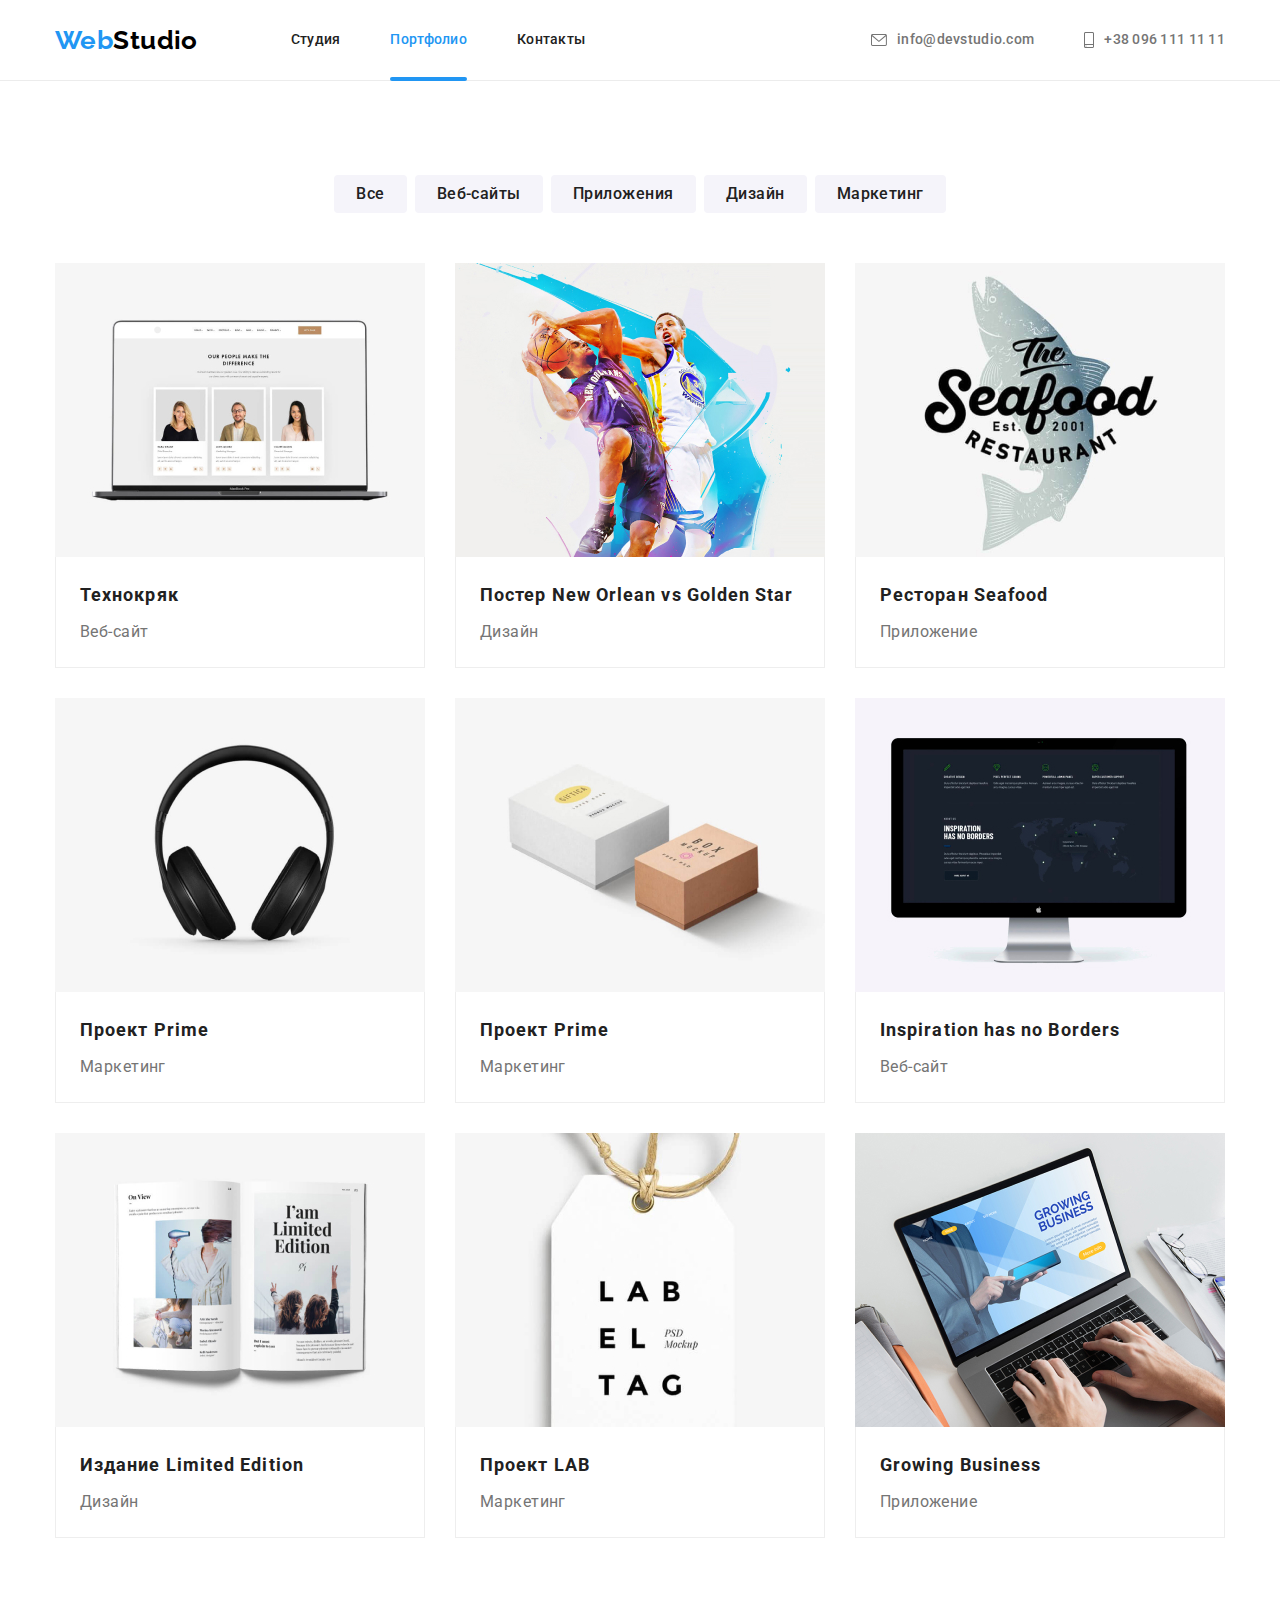
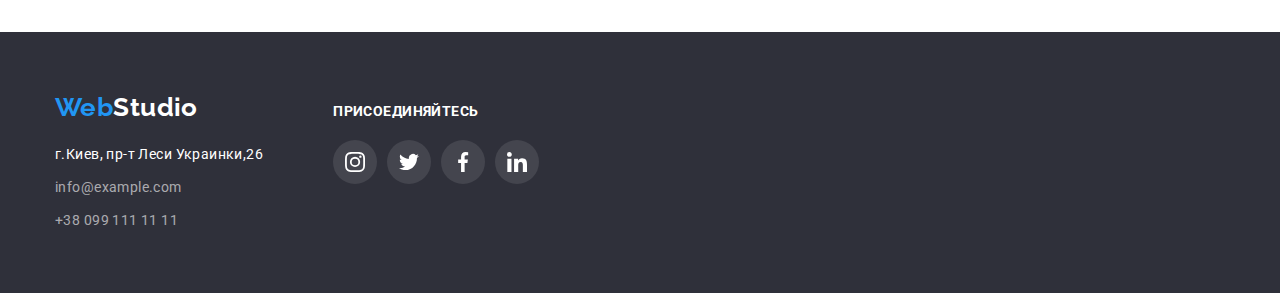
==== portfolio.html @ ad2038ca "Initial commit" ====
<!DOCTYPE html>
<html lang="en">
  <head>
    <meta charset="UTF-8" />
    <meta http-equiv="X-UA-Compatible" content="IE=edge" />
    <meta name="viewport" content="width=device-width, initial-scale=1.0" />
    <title>Document</title>
    <link
      href="https://fonts.googleapis.com/css2?family=Raleway:wght@700&family=Roboto:wght@400;500;700;900&display=swap"
      rel="stylesheet"
    />
    <link
      rel="stylesheet"
      href="https://cdnjs.cloudflare.com/ajax/libs/modern-normalize/1.1.0/modern-normalize.min.css"
    />
    <link rel="stylesheet" href="./css/styles.css" />
  </head>

  <body>
    <header class="header">
      <div class="container main-nav">
        <nav class="header-nav main-nav">
          <a class="logo" href="./index.html"> <span class="accent">Web</span>Studio</a>
          <ul class="header-list list">
            <li class="header-item">
              <a class="header-link" href="./index.html">Студия</a>
            </li>
            <li class="header-item">
              <a class="header-link current" href="./portfolio.html">Портфолио</a>
            </li>
            <li class="header-item"><a class="header-link" href="#">Контакты</a></li>
          </ul>
        </nav>
        <ul class="header-contacts-list list">
          <li class="header-contacts-item">
            <a class="contacts-link" href="mailto:info@example.com">
              <svg class="contacts-icon" width="16" height="12">
                <use href="./images/icons.svg#envelope"></use></svg
              >info@devstudio.com
            </a>
          </li>
          <li class="header-contacts-item">
            <a class="contacts-link" href="tel:+380991111111">
              <svg class="contacts-icon" width="10" height="16">
                <use href="./images/icons.svg#smartphone"></use></svg
              >+38 096 111 11 11
            </a>
          </li>
        </ul>
      </div>
    </header>

    <main>
      <section class="portfolio section">
        <div class="container">
          <h1 class="visually-hidden">Портфолио</h1>
          <ul class="portfolio-filters-list list">
            <li class="item">
              <button class="portfolio-filters-item" type="button">Все</button>
            </li>
            <li class="item">
              <button class="portfolio-filters-item" type="button">Веб-сайты</button>
            </li>
            <li class="item">
              <button class="portfolio-filters-item" type="button">Приложения</button>
            </li>
            <li class="item">
              <button class="portfolio-filters-item" type="button">Дизайн</button>
            </li>
            <li class="item">
              <button class="portfolio-filters-item" type="button">Маркетинг</button>
            </li>
          </ul>
          <ul class="portfolio-projects-list card-set list">
            <li class="portfolio-projects-item card-set-item">
              <a class="portfolio-link" href="#">
                <div class="product-thumb">
                  <img
                    class="portfolio-img img"
                    src="./images/img_8.jpg"
                    alt="ноутбук_с_открытой_веб-страницей"
                    width="370"
                    height="294"
                  />
                  <div class="product-overlay">
                    <div class="product-description">
                      <p class="description-text">
                        Ресурс предлагает комплексные предложения с разным уровнем функционала и
                        сервисов. Все это позволит посетителю получить исчерпывающие сведения о
                        компании или частном лице.
                      </p>
                    </div>
                  </div>
                </div>
                <div class="title">
                  <h2 class="portfolio-project">Технокряк</h2>
                  <p class="portfolio-working">Веб-сайт</p>
                </div>
              </a>
            </li>
            <li class="portfolio-projects-item card-set-item">
              <a class="portfolio-link" href="#">
                <div class="product-thumb">
                  <img
                    class="portfolio-img img"
                    src="./images/img_9.jpg"
                    alt="постер_New_Orlean_vs_Golden_Star"
                    width="370"
                    height="294"
                  />
                  <div class="product-overlay">
                    <div class="product-description">
                      <p class="description-text">
                        Ресурс предлагает комплексные предложения с разным уровнем функционала и
                        сервисов. Все это позволит посетителю получить исчерпывающие сведения о
                        компании или частном лице.
                      </p>
                    </div>
                  </div>
                </div>
                <div class="title">
                  <h2 class="portfolio-project">Постер New Orlean vs Golden Star</h2>
                  <p class="portfolio-working">Дизайн</p>
                </div>
              </a>
            </li>
            <li class="portfolio-projects-item card-set-item">
              <a class="portfolio-link" href="#">
                <div class="product-thumb">
                  <img
                    class="portfolio-img img"
                    src="./images/img_10.jpg"
                    alt="логотип_ресторана_Seafood"
                    width="370"
                    height="294"
                  />
                  <div class="product-overlay">
                    <div class="product-description">
                      <p class="description-text">
                        Ресурс предлагает комплексные предложения с разным уровнем функционала и
                        сервисов. Все это позволит посетителю получить исчерпывающие сведения о
                        компании или частном лице.
                      </p>
                    </div>
                  </div>
                </div>
                <div class="title">
                  <h2 class="portfolio-project">Ресторан Seafood</h2>
                  <p class="portfolio-working">Приложение</p>
                </div>
              </a>
            </li>
            <li class="portfolio-projects-item card-set-item">
              <a class="portfolio-link" href="#">
                <div class="product-thumb">
                  <img
                    class="portfolio-img img"
                    src="./images/img_11.jpg"
                    alt="накладные_наушники"
                    width="370"
                    height="294"
                  />
                  <div class="product-overlay">
                    <div class="product-description">
                      <p class="description-text">
                        Ресурс предлагает комплексные предложения с разным уровнем функционала и
                        сервисов. Все это позволит посетителю получить исчерпывающие сведения о
                        компании или частном лице.
                      </p>
                    </div>
                  </div>
                </div>
                <div class="title">
                  <h2 class="portfolio-project">Проект Prime</h2>
                  <p class="portfolio-working">Маркетинг</p>
                </div>
              </a>
            </li>
            <li class="portfolio-projects-item card-set-item">
              <a class="portfolio-link" href="#">
                <div class="product-thumb">
                  <img
                    class="portfolio-img img"
                    src="./images/img_12.jpg"
                    alt="две_коробки"
                    width="370"
                    height="294"
                  />
                  <div class="product-overlay">
                    <div class="product-description">
                      <p class="description-text">
                        Ресурс предлагает комплексные предложения с разным уровнем функционала и
                        сервисов. Все это позволит посетителю получить исчерпывающие сведения о
                        компании или частном лице.
                      </p>
                    </div>
                  </div>
                </div>
                <div class="title">
                  <h2 class="portfolio-project">Проект Prime</h2>
                  <p class="portfolio-working">Маркетинг</p>
                </div>
              </a>
            </li>
            <li class="portfolio-projects-item card-set-item">
              <a class="portfolio-link" href="#">
                <div class="product-thumb">
                  <img
                    class="portfolio-img img"
                    src="./images/img_13.jpg"
                    alt="монитор_Apple"
                    width="370"
                    height="294"
                  />
                  <div class="product-overlay">
                    <div class="product-description">
                      <p class="description-text">
                        Ресурс предлагает комплексные предложения с разным уровнем функционала и
                        сервисов. Все это позволит посетителю получить исчерпывающие сведения о
                        компании или частном лице.
                      </p>
                    </div>
                  </div>
                </div>
                <div class="title">
                  <h2 class="portfolio-project">Inspiration has no Borders</h2>
                  <p class="portfolio-working">Веб-сайт</p>
                </div>
              </a>
            </li>
            <li class="portfolio-projects-item card-set-item">
              <a class="portfolio-link" href="#">
                <div class="product-thumb">
                  <img
                    class="portfolio-img img"
                    src="./images/img_14.jpg"
                    alt="открытая_книга"
                    width="370"
                    height="294"
                  />
                  <div class="product-overlay">
                    <div class="product-description">
                      <p class="description-text">
                        Ресурс предлагает комплексные предложения с разным уровнем функционала и
                        сервисов. Все это позволит посетителю получить исчерпывающие сведения о
                        компании или частном лице.
                      </p>
                    </div>
                  </div>
                </div>
                <div class="title">
                  <h2 class="portfolio-project">Издание Limited Edition</h2>
                  <p class="portfolio-working">Дизайн</p>
                </div>
              </a>
            </li>
            <li class="portfolio-projects-item card-set-item">
              <a class="portfolio-link" href="#">
                <div class="product-thumb">
                  <img
                    class="portfolio-img img"
                    src="./images/img_15.jpg"
                    alt="бирка"
                    width="370"
                    height="294"
                  />
                  <div class="product-overlay">
                    <div class="product-description">
                      <p class="description-text">
                        Ресурс предлагает комплексные предложения с разным уровнем функционала и
                        сервисов. Все это позволит посетителю получить исчерпывающие сведения о
                        компании или частном лице.
                      </p>
                    </div>
                  </div>
                </div>
                <div class="title">
                  <h2 class="portfolio-project">Проект LAB</h2>
                  <p class="portfolio-working">Маркетинг</p>
                </div>
              </a>
            </li>
            <li class="portfolio-projects-item card-set-item">
              <a class="portfolio-link" href="#">
                <div class="product-thumb">
                  <img
                    class="portfolio-img img"
                    src="./images/img_16.jpg"
                    alt="человек_работает_за_ноутбуком"
                    width="370"
                    height="294"
                  />
                  <div class="product-overlay">
                    <div class="product-description">
                      <p class="description-text">
                        Ресурс предлагает комплексные предложения с разным уровнем функционала и
                        сервисов. Все это позволит посетителю получить исчерпывающие сведения о
                        компании или частном лице.
                      </p>
                    </div>
                  </div>
                </div>
                <div class="title">
                  <h2 class="portfolio-project">Growing Business</h2>
                  <p class="portfolio-working">Приложение</p>
                </div>
              </a>
            </li>
          </ul>
        </div>
      </section>
    </main>

    <footer class="footer">
      <div class="container">
        <div class="footer-contact">
          <a class="logo" href="./index.html"> <span class="accent">Web</span>Studio</a>
          <address>
            <ul class="footer-list list">
              <li class="footer-item">
                <a
                  class="footer-address"
                  href="https://goo.gl/maps/8b87fUh3uZsaHk5C8"
                  target="_blank"
                  rel="noreferrer noopener"
                >
                  г.Киев, пр-т Леси Украинки,26
                </a>
              </li>
              <li class="footer-item">
                <a class="footer-contact-link" href="mailto:info@example.com">info@example.com</a>
              </li>
              <li class="footer-item">
                <a class="footer-contact-link" href="tel:+380991111111">+38 099 111 11 11</a>
              </li>
            </ul>
          </address>
        </div>
        <div class="footer-social">
          <p class="social-title">присоединяйтесь</p>
          <ul class="social-network-list list">
            <li class="social-network-item">
              <a class="link-social" href="#" aria-label="instagram"
                ><svg class="social-icon" width="20" height="20">
                  <use href="./images/icons.svg#instagram"></use></svg
              ></a>
            </li>
            <li class="social-network-item">
              <a class="link-social" href="#" aria-label="twitter"
                ><svg class="social-icon" width="20" height="20">
                  <use href="./images/icons.svg#twitter"></use></svg
              ></a>
            </li>
            <li class="social-network-item">
              <a class="link-social" href="#" aria-label="facebook"
                ><svg class="social-icon" width="20" height="20">
                  <use href="./images/icons.svg#facebook"></use></svg
              ></a>
            </li>
            <li class="social-network-item">
              <a class="link-social" href="#" aria-label="linkedin"
                ><svg class="social-icon" width="20" height="20">
                  <use href="./images/icons.svg#linkedin"></use></svg
              ></a>
            </li>
          </ul>
        </div>
      </div>
    </footer>
  </body>
</html>
---- css/styles.css ----
:root {
  /* fonts */
  --main-font: 'Roboto';
  --secondary-font: 'Raleway';

  /* text color */
  --primary-text-color: #757575;
  --title-text-color: #000000;
  --link-base-color: #212121;
  --text-white-color: #ffffff;
  --link-active-color: #2196f3;
  --footer-contact-color: rgba(255, 255, 255, 0.6);

  /* gradient */
  --hero-linear-gradient: rgba(47, 48, 58, 0.4);

  /* icon color */
  --team-icon-color: #afb1b8;
  --team-icon-focus-color: #ffffff;
  --clients-color: #afb1b8;
  --clients-focus-color: #188ce8;
  --footer-icon-color: #ffffff;

  /* background-color */
  --background-white-color: #ffffff;
  --background-secondary-color: #2f303a;
  --background-btn-active-color: #188ce8;
  --background-button-color: #f5f4fa;
  --team-icon-focus-bg: #2196f3;
  --footer-icon-bg: rgba(255, 255, 255, 0.1);
  --footer-icon-focus-bg: #2196f3;

  /* border-color */
  --header-border-color: #ececec;
  --portfolio-border-color: #eeeeee;
  --clients-border-color: #afb1b8;
  --clients-border-focus-color: #188ce8;
  --team-item-border: 0px 0px 4px 4px;

  /* box-shadow */
  --hero-batton-shadow: 0px 4px 4px rgba(0, 0, 0, 0.15);
  --team-item-shadow: 0px 1px 3px rgba(0, 0, 0, 0.12), 0px 1px 1px rgba(0, 0, 0, 0.14),
    0px 2px 1px rgba(0, 0, 0, 0.2);
  --portfolio-filters-item-shadow: 0px 3px 1px rgba(0, 0, 0, 0.1), 0px 1px 2px rgba(0, 0, 0, 0.08),
    0px 2px 2px rgba(0, 0, 0, 0.12);
  --portfolio-projects-item-shadow: 0px 1px 1px rgba(0, 0, 0, 0.12), 0px 4px 4px rgba(0, 0, 0, 0.06),
    1px 4px 6px rgba(0, 0, 0, 0.16);

  /* others */
  --items: 3;
  --indent: 30px;
}

body {
  font-family: var(--main-font), sans-serif;
  font-size: 14px;
  line-height: 1.71;
  letter-spacing: 0.03em;
  color: var(--primary-text-color);

  background-color: var(--background-white-color);
}

h1,
h2,
h3,
h4,
h5,
h6,
p {
  margin: 0;
  padding: 0;
}

.img {
  display: block;
  max-width: 100%;
  height: auto;
}

.list {
  padding: 0;
  margin: 0;
  list-style: none;
}

.section {
  padding-top: 94px;
  padding-bottom: 94px;
}

.container {
  width: 1200px;
  padding-left: 15px;
  padding-right: 15px;
  margin-left: auto;
  margin-right: auto;
}

.visually-hidden {
  position: absolute;
  width: 1px;
  height: 1px;
  margin: -1px;
  border: 0;
  padding: 0;

  white-space: nowrap;
  clip-path: inset(100%);
  clip: rect(0 0 0 0);
  overflow: hidden;
}

/* cітка із застосуванням flex-box */

.card-set {
  display: flex;
  flex-wrap: wrap;
  margin: calc(-1 * var(--indent) / 2);
}

.card-set-item {
  flex-basis: calc((100% - var(--indent) * var(--items)) / var(--items));
  margin: calc(var(--indent) / 2);
}

/* social network */

.social-network-list {
  display: flex;
}

.social-network-item {
  margin-right: 10px;
}

.social-network-item:last-child {
  margin-right: 0;
}

.link-social {
  display: flex;
  justify-content: center;
  align-items: center;
  width: 44px;
  height: 44px;

  border-radius: 50%;
}
/* end social network */

/* cекція Header */
.header {
  border-bottom: 1px solid var(--header-border-color);
}

.main-nav {
  display: flex;
  align-items: center;
}

.logo {
  display: block;

  font-family: var(--secondary-font);
  font-weight: 700;
  font-size: 26px;
  line-height: 1.19;
  color: var(--title-text-color);
  text-decoration: none;
}

.logo .accent {
  color: var(--link-active-color);
}

.header-list {
  display: flex;
  margin-left: 93px;
}

.header-nav .header-item + .header-item {
  margin-left: 50px;
}

.header-nav .header-link {
  position: relative;

  display: block;
  padding-top: 32px;
  padding-bottom: 32px;

  font-weight: 500;
  font-size: 14px;
  line-height: 1.14;
  letter-spacing: 0.02em;
  color: var(--link-base-color);
  text-decoration: none;

  transition: color 250ms cubic-bezier(0.4, 0, 0.2, 1);
}

.header-nav .header-link:hover,
.header-nav .header-link:focus {
  color: var(--link-active-color);
}

.header-nav .header-link.current {
  color: var(--link-active-color);
}

.current::after {
  position: absolute;
  left: 0;
  bottom: -1px;

  content: '';
  display: block;
  width: 100%;
  height: 4px;
  border-radius: 2px;
  background-color: var(--link-active-color);
}

.header-contacts-list {
  display: flex;
  margin-left: auto;
  align-items: center;
}

.header-contacts-list .header-contacts-item + .header-contacts-item {
  margin-left: 50px;
}

.header-contacts-list .contacts-link {
  display: flex;
  align-items: center;
  padding-top: 32px;
  padding-bottom: 32px;

  font-weight: 500;
  font-size: 14px;
  line-height: 1.14;
  letter-spacing: 0.02em;
  color: var(--primary-text-color);
  text-decoration: none;

  transition: color 250ms cubic-bezier(0.4, 0, 0.2, 1);
}

.header-contacts-list .contacts-link:hover,
.header-contacts-list .contacts-link:focus {
  color: var(--link-active-color);
}

.header .contacts-icon {
  margin-right: 10px;

  fill: currentColor;
}

/* Секція Hero */
.hero {
  max-width: 1600px;
  height: 600px;
  padding: 200px 0;
  margin-left: auto;
  margin-right: auto;

  text-align: center;

  background-image: linear-gradient(
      to right,
      var(--hero-linear-gradient),
      var(--hero-linear-gradient)
    ),
    url(../images/bg-img.jpg);
  background-size: cover;
  background-repeat: no-repeat;
  background-position: center;
  background-color: var(--background-secondary-color);
}

.hero-title {
  margin-bottom: 30px;

  font-weight: 900;
  font-size: 44px;
  line-height: 1.36;
  letter-spacing: 0.06em;
  text-transform: uppercase;
  color: var(--text-white-color);
}

.hero-batton {
  display: inline-block;
  min-width: 200px;
  padding: 10px 32px;

  font-family: inherit;
  font-weight: 700;
  font-size: 16px;
  line-height: 1.88;
  letter-spacing: 0.06em;
  color: var(--text-white-color);

  text-align: center;

  background-color: var(--link-active-color);
  border-radius: 4px;
  border: none;
  box-shadow: var(--hero-batton-shadow);

  transition: background-color 250ms cubic-bezier(0.4, 0, 0.2, 1);
  cursor: pointer;
}

.hero-batton:hover,
.hero-batton:focus {
  background-color: var(--background-btn-active-color);
}

/* Заголовки секцій  */

.about-title,
.team-title,
.clients-title {
  font-weight: 700;
  font-size: 36px;
  line-height: 1.17;
  color: var(--link-base-color);
}

/* Секція Benefits */

.benefits-list {
  display: flex;
}

.benefits-item {
  width: 270px;
  margin-right: 30px;
}

.benefits-item:last-child {
  margin-right: 0;
}

.benefits-thumb {
  width: 270px;
  height: 120px;
  padding: 25px 100px;
  margin-bottom: 30px;

  background-color: var(--background-button-color);
  border-radius: 4px;
}

.benefits .benefits-title {
  margin-bottom: 10px;

  font-weight: 700;
  font-size: 14px;
  line-height: 1.14;
  color: var(--link-base-color);
  text-transform: uppercase;
}

/* Секція About */

.about.section {
  padding-top: 0;
}

.about-title {
  text-align: center;
}

.about-title {
  margin-bottom: 50px;
}

.about-list {
  --items: 3;
}

.about-item {
  position: relative;
}

.about .img-title {
  position: absolute;
  bottom: 0;
  left: 0;

  display: flex;
  width: 100%;
  height: 70px;
  justify-content: center;
  align-items: center;

  font-weight: 700;
  line-height: 1.14;
  text-align: center;
  text-transform: uppercase;
  color: var(--text-white-color);
  background-color: rgba(47, 48, 58, 0.8);
}

/* Секція Team */

.team {
  text-align: center;

  background-color: var(--background-button-color);
}

.team-title {
  margin-bottom: 50px;
}

.team-item {
  background-color: var(--background-white-color);
  border-radius: var(--team-item-border);
  box-shadow: var(--team-item-shadow);
}

.team .text-container {
  padding: 30px 0;

  text-align: center;
}

.team-list {
  --items: 4;
}

.team-unit {
  margin-bottom: 10px;

  font-weight: 500;
  font-size: 16px;
  line-height: 1.19;
  color: var(--link-base-color);
  text-align: center;
}

.team .job-title {
  margin-bottom: 16px;

  font-size: 16px;
  line-height: 1.19;
  text-align: center;
}

.team .social-network-list {
  justify-content: center;
}

.team .link-social {
  color: var(--team-icon-color);

  transition: color 250ms cubic-bezier(0.4, 0, 0.2, 1),
    background-color 250ms cubic-bezier(0.4, 0, 0.2, 1);
}

.team .link-social:hover,
.team .link-social:focus {
  color: var(--team-icon-focus-color);
  background-color: var(--team-icon-focus-bg);
}

.team .social-icon {
  fill: currentColor;
}

/* Секція Clients */
.clients {
  text-align: center;
}

.clients-title {
  margin-bottom: 50px;
}

.clients-list {
  display: flex;
}

.clients-items {
  margin-right: 30px;
}

.clients-items:last-child {
  margin-right: 0;
}

.clients-link {
  display: flex;
  justify-content: center;
  align-items: center;
  width: 170px;
  height: 92px;

  color: var(--clients-color);

  border: 1px solid var(--clients-border-color);
  border-radius: 4px;

  transition: color 250ms cubic-bezier(0.4, 0, 0.2, 1),
    border-color 250ms cubic-bezier(0.4, 0, 0.2, 1);
}

.clients-link:hover,
.clients-link:focus {
  color: var(--clients-focus-color);

  border-color: var(--clients-border-focus-color);
}

.logo-icon {
  fill: currentColor;
}

/* Секція Footer */
.footer {
  padding-top: 60px;
  padding-bottom: 60px;

  background-color: var(--background-secondary-color);
}

.footer .container {
  display: flex;
  align-items: baseline;
}

.footer-contact {
  margin-right: 70px;
}

.footer .logo {
  display: inline-block;
  margin-bottom: 20px;

  color: var(--text-white-color);
}

.footer-item:not(:last-child) {
  margin-bottom: 9px;
}

.footer-address {
  font-style: normal;
  font-size: 14px;
  line-height: 1.71;
  color: var(--text-white-color);
  text-decoration: none;

  transition: color 250ms cubic-bezier(0.4, 0, 0.2, 1);
}

.footer-address:hover,
.footer-address:focus {
  color: var(--link-active-color);
}

.footer-contact-link {
  font-style: normal;
  font-size: 14px;
  line-height: 1.71;
  color: var(--footer-contact-color);
  text-decoration: none;

  transition: color 250ms cubic-bezier(0.4, 0, 0.2, 1);
}

.footer-contact-link:hover,
.footer-contact-link:focus {
  color: var(--link-active-color);
}

.social-title {
  margin-bottom: 20px;

  font-weight: 700;
  font-size: 14px;
  line-height: 1.14;
  color: var(--text-white-color);
  text-transform: uppercase;
}

.footer .link-social {
  color: var(--footer-icon-color);

  background-color: var(--footer-icon-bg);

  transition: background-color 250ms cubic-bezier(0.4, 0, 0.2, 1);
}

.footer .link-social:hover,
.footer .link-social:focus {
  background-color: var(--footer-icon-focus-bg);
}

.footer .social-icon {
  fill: currentColor;
}

/* Секція Portfolio */

.portfolio-filters-list {
  display: flex;
  justify-content: center;
  margin-bottom: 50px;
}

.portfolio-filters-list .item + .item {
  margin-left: 8px;
}

.portfolio-filters-item {
  padding: 6px 22px;

  font-family: inherit;
  font-weight: 500;
  font-size: 16px;
  line-height: 1.62;
  letter-spacing: 0.03em;
  color: var(--link-base-color);
  text-align: center;

  background-color: var(--background-button-color);
  border: none;
  border-radius: 4px;

  cursor: pointer;

  transition: color 250ms cubic-bezier(0.4, 0, 0.2, 1),
    background-color 250ms cubic-bezier(0.4, 0, 0.2, 1),
    box-shadow 250ms cubic-bezier(0.4, 0, 0.2, 1);
}

.portfolio-filters-item:hover,
.portfolio-filters-item:focus {
  color: var(--text-white-color);

  background-color: var(--link-active-color);
  box-shadow: var(--portfolio-filters-item-shadow);
}

.portfolio-projects-list {
  --items: 3;
}

.portfolio-link {
  display: block;
  text-decoration: none;

  transition: box-shadow 250ms cubic-bezier(0.4, 0, 0.2, 1);
}

.portfolio-link:hover,
.portfolio-link:focus {
  display: block;

  box-shadow: var(--portfolio-projects-item-shadow);
}

.product-thumb {
  position: relative;
  overflow: hidden;
}

.product-overlay {
  position: absolute;
  top: 0;
  left: 0;
  width: 100%;
  height: 100%;
  background-color: rgba(33, 150, 243, 0.9);

  transform: translateY(calc(100% + 1px));
  /* opacity: 0; */
  transition: transform 250ms cubic-bezier(0.4, 0, 0.2, 1),
    opacity 250ms cubic-bezier(0.4, 0, 0.2, 1);
}

.product-description {
  position: absolute;
  top: 50%;
  left: 50%;

  /* opacity: 0; */
  transform: translate(-50%, -50%);
}

/* .portfolio-link:hover .product-description,
.portfolio-link:focus .product-description {
  opacity: 1;
} */

.portfolio-link:hover .product-overlay,
.portfolio-link:focus .product-overlay {
  transform: translateY(0);
  /* opacity: 1; */
}

.description-text {
  width: 322px;
  font-size: 18px;
  line-height: 1.56;
  color: var(--text-white-color);
}

.portfolio .title {
  padding: 20px 24px;

  border-left: 1px solid var(--portfolio-border-color);
  border-right: 1px solid var(--portfolio-border-color);
  border-bottom: 1px solid var(--portfolio-border-color);
}

.portfolio-project {
  margin-bottom: 4px;

  font-weight: 700;
  font-size: 18px;
  line-height: 2;
  letter-spacing: 0.06em;
  color: var(--link-base-color);
}

.portfolio-working {
  font-size: 16px;
  line-height: 1.88;
  color: var(--primary-text-color);
}

.backdrop {
  position: fixed;
  top: 0;
  left: 0;

  min-width: 100%;
  min-height: 100%;

  background-color: rgba(0, 0, 0, 0.2);

  opacity: 1;
  transition: opacity 1000ms cubic-bezier(0.4, 0, 0.2, 1);
}

.backdrop.is-hidden {
  opacity: 0;
  pointer-events: none;
}

.backdrop.is-hidden .modal {
  transform: translate(-50%, -50%) scale(1.2);
}

.modal {
  position: absolute;
  top: 50%;
  left: 50%;

  width: 528px;
  height: 581px;

  background-color: #ffffff;
  box-shadow: 0px 1px 3px rgba(0, 0, 0, 0.12), 0px 1px 1px rgba(0, 0, 0, 0.14),
    0px 2px 1px rgba(0, 0, 0, 0.2);
  border-radius: 4px;

  transform: translate(-50%, -50%) scale(1);
  transition: transform 250ms cubic-bezier(0.4, 0, 0.2, 1);
}

.bt-modal-close {
  position: absolute;
  top: 8px;
  right: 8px;

  display: flex;
  justify-content: center;
  align-items: center;

  padding: 0;

  width: 30px;
  height: 30px;

  border: 1px solid rgba(0, 0, 0, 0.1);
  border-radius: 50%;
  background-color: #ffffff;

  cursor: pointer;
}
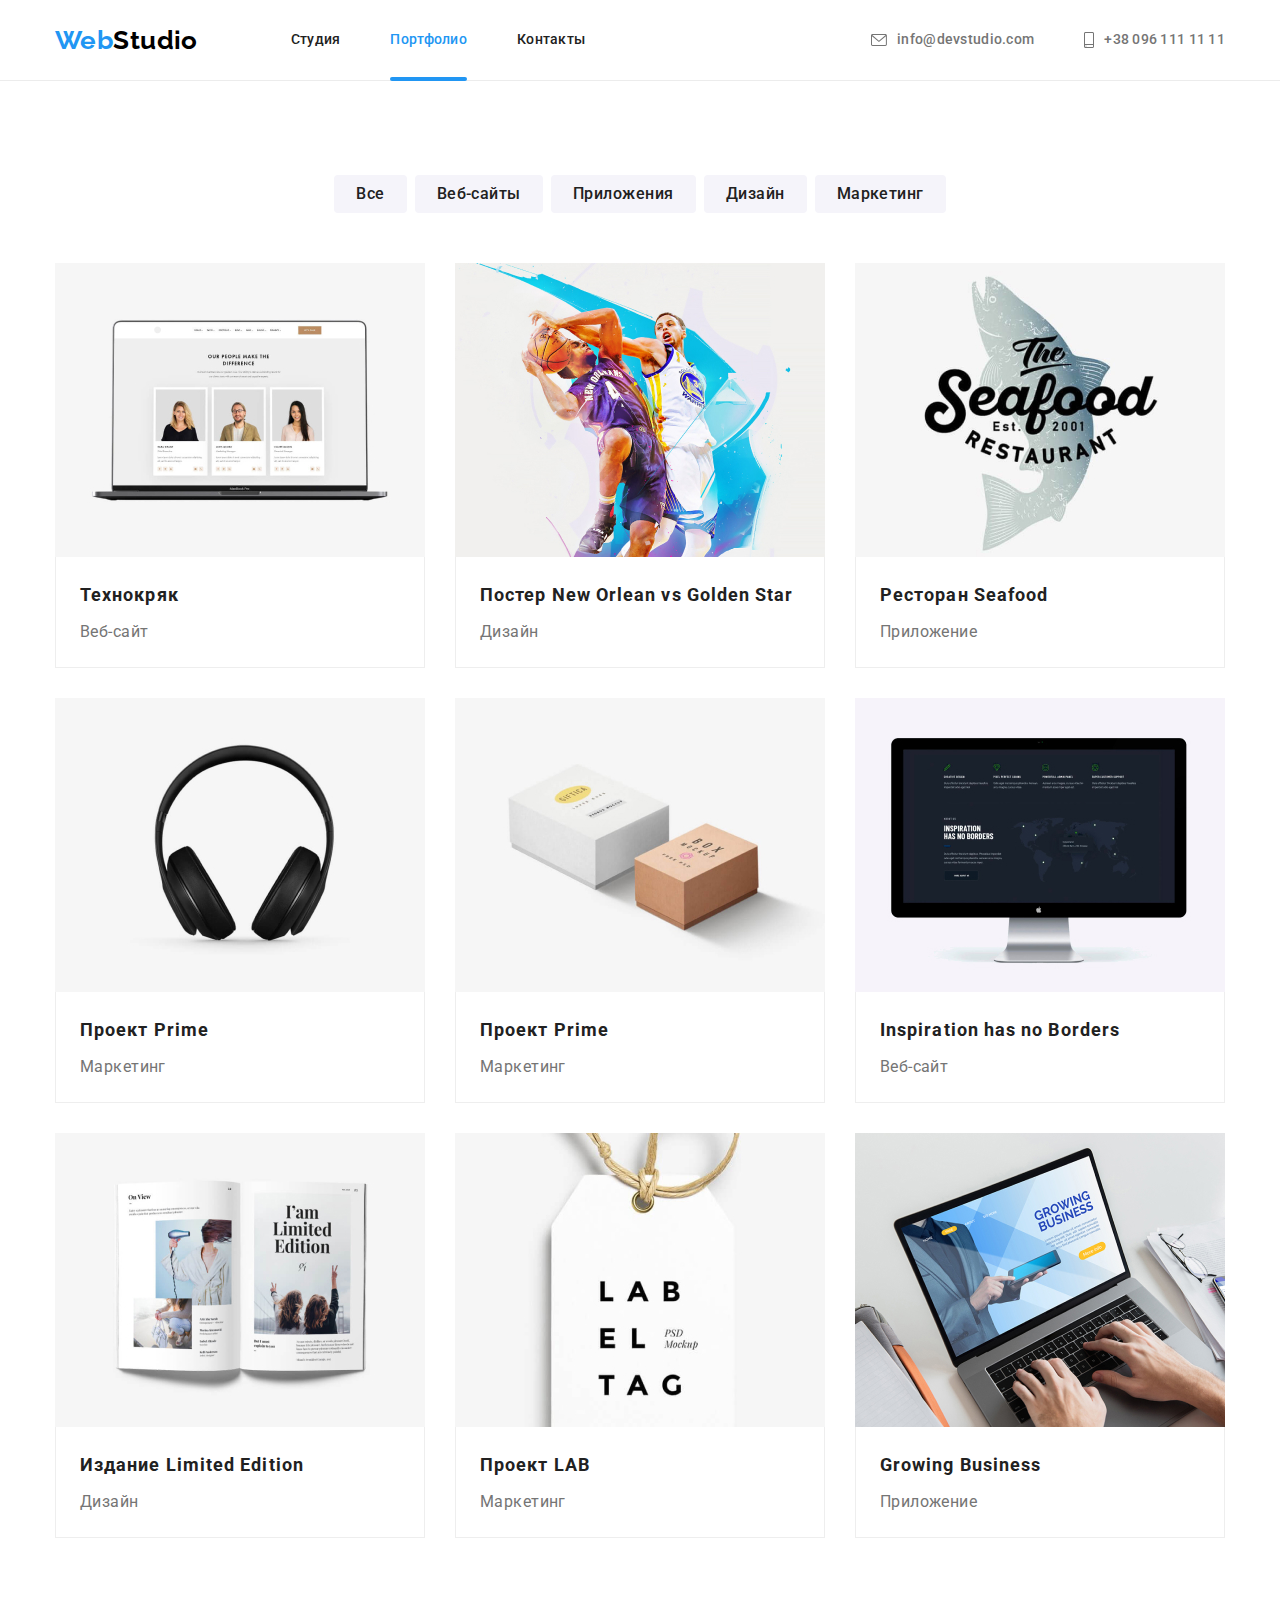
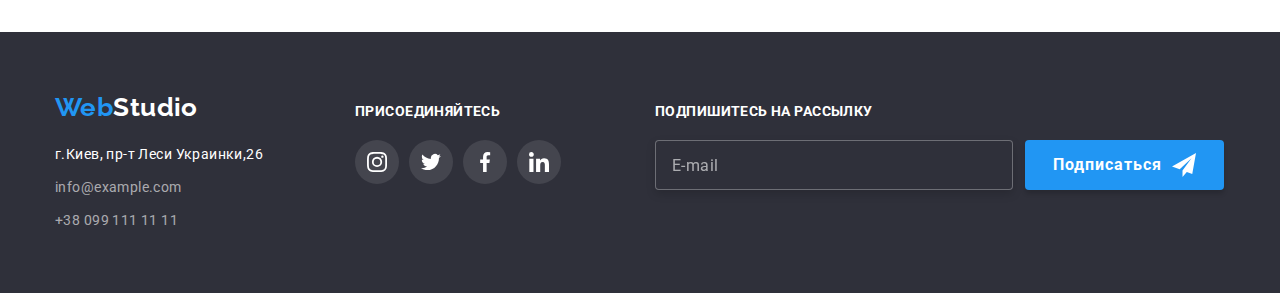
==== commit e1549957: "Добавляет формы" ====
--- a/portfolio.html
+++ b/portfolio.html
@@ -337,7 +337,7 @@
           </address>
         </div>
         <div class="footer-social">
-          <p class="social-title">присоединяйтесь</p>
+          <b class="social-title">присоединяйтесь</b>
           <ul class="social-network-list list">
             <li class="social-network-item">
               <a class="link-social" href="#" aria-label="instagram"
@@ -365,6 +365,20 @@
             </li>
           </ul>
         </div>
+        <div class="footer-subscribe">
+          <b class="subscribe-title">Подпишитесь на рассылку</b>
+          <form class="form">
+            <label class="form-field">
+              <input class="form-inpat" type="email" name="mail" placeholder="E-mail" />
+            </label>
+            <button class="subscribe-button" type="submit">
+              Подписаться
+              <svg class="subscribe-icon" width="24" height="24">
+                <use href="./images/icons.svg#subscribe"></use>
+              </svg>
+            </button>
+          </form>
+        </div>
       </div>
     </footer>
   </body>
--- a/css/styles.css
+++ b/css/styles.css
@@ -49,6 +49,7 @@
   /* others */
   --items: 3;
   --indent: 30px;
+  --transition: 250ms cubic-bezier(0.4, 0, 0.2, 1);
 }
 
 body {
@@ -197,7 +198,7 @@
   color: var(--link-base-color);
   text-decoration: none;
 
-  transition: color 250ms cubic-bezier(0.4, 0, 0.2, 1);
+  transition: color var(--transition);
 }
 
 .header-nav .header-link:hover,
@@ -245,7 +246,7 @@
   color: var(--primary-text-color);
   text-decoration: none;
 
-  transition: color 250ms cubic-bezier(0.4, 0, 0.2, 1);
+  transition: color var(--transition);
 }
 
 .header-contacts-list .contacts-link:hover,
@@ -311,7 +312,7 @@
   border: none;
   box-shadow: var(--hero-batton-shadow);
 
-  transition: background-color 250ms cubic-bezier(0.4, 0, 0.2, 1);
+  transition: background-color var(--transition);
   cursor: pointer;
 }
 
@@ -460,8 +461,7 @@
 .team .link-social {
   color: var(--team-icon-color);
 
-  transition: color 250ms cubic-bezier(0.4, 0, 0.2, 1),
-    background-color 250ms cubic-bezier(0.4, 0, 0.2, 1);
+  transition: color var(--transition), background-color var(--transition);
 }
 
 .team .link-social:hover,
@@ -507,8 +507,7 @@
   border: 1px solid var(--clients-border-color);
   border-radius: 4px;
 
-  transition: color 250ms cubic-bezier(0.4, 0, 0.2, 1),
-    border-color 250ms cubic-bezier(0.4, 0, 0.2, 1);
+  transition: color var(--transition), border-color var(--transition);
 }
 
 .clients-link:hover,
@@ -536,6 +535,7 @@
 }
 
 .footer-contact {
+  width: 231px;
   margin-right: 70px;
 }
 
@@ -557,7 +557,7 @@
   color: var(--text-white-color);
   text-decoration: none;
 
-  transition: color 250ms cubic-bezier(0.4, 0, 0.2, 1);
+  transition: color var(--transition);
 }
 
 .footer-address:hover,
@@ -572,7 +572,7 @@
   color: var(--footer-contact-color);
   text-decoration: none;
 
-  transition: color 250ms cubic-bezier(0.4, 0, 0.2, 1);
+  transition: color var(--transition);
 }
 
 .footer-contact-link:hover,
@@ -580,7 +580,12 @@
   color: var(--link-active-color);
 }
 
+.footer-social {
+  margin-right: 94px;
+}
+
 .social-title {
+  display: inline-block;
   margin-bottom: 20px;
 
   font-weight: 700;
@@ -595,7 +600,7 @@
 
   background-color: var(--footer-icon-bg);
 
-  transition: background-color 250ms cubic-bezier(0.4, 0, 0.2, 1);
+  transition: background-color var(--transition);
 }
 
 .footer .link-social:hover,
@@ -604,6 +609,67 @@
 }
 
 .footer .social-icon {
+  fill: currentColor;
+}
+
+.subscribe-title {
+  display: block;
+  margin-bottom: 20px;
+
+  font-weight: 700;
+  font-size: 14px;
+  line-height: 1.14;
+  color: var(--text-white-color);
+  text-transform: uppercase;
+}
+
+.footer .form {
+  display: flex;
+  width: 570px;
+}
+
+.form-inpat {
+  width: 358px;
+  height: 50px;
+  margin-right: 12px;
+  padding: 15px 16px;
+
+  font-size: 16px;
+  line-height: 1.25;
+  letter-spacing: 0.03em;
+  color: rgba(255, 255, 255, 0.6);
+  background-color: var(--background-secondary-color);
+
+  border: 1px solid rgba(255, 255, 255, 0.3);
+  filter: drop-shadow(0px 4px 4px rgba(0, 0, 0, 0.15));
+  border-radius: 4px;
+}
+
+.form-inpat::placeholder {
+  color: rgba(255, 255, 255, 0.6);
+}
+
+.form .subscribe-button {
+  display: flex;
+  align-items: center;
+  height: 50px;
+  padding: 10px 28px;
+
+  font-weight: 700;
+  font-size: 16px;
+  line-height: 1.88;
+  letter-spacing: 0.06em;
+  color: #ffffff;
+
+  background: #2196f3;
+  box-shadow: 0px 4px 4px rgba(0, 0, 0, 0.15);
+  border: none;
+  border-radius: 4px;
+  cursor: pointer;
+}
+
+.subscribe-icon {
+  margin-left: 10px;
   fill: currentColor;
 }
 
@@ -636,9 +702,8 @@
 
   cursor: pointer;
 
-  transition: color 250ms cubic-bezier(0.4, 0, 0.2, 1),
-    background-color 250ms cubic-bezier(0.4, 0, 0.2, 1),
-    box-shadow 250ms cubic-bezier(0.4, 0, 0.2, 1);
+  transition: color var(--transition), background-color var(--transition),
+    box-shadow var(--transition);
 }
 
 .portfolio-filters-item:hover,
@@ -657,7 +722,7 @@
   display: block;
   text-decoration: none;
 
-  transition: box-shadow 250ms cubic-bezier(0.4, 0, 0.2, 1);
+  transition: box-shadow var(--transition);
 }
 
 .portfolio-link:hover,
@@ -682,8 +747,7 @@
 
   transform: translateY(calc(100% + 1px));
   /* opacity: 0; */
-  transition: transform 250ms cubic-bezier(0.4, 0, 0.2, 1),
-    opacity 250ms cubic-bezier(0.4, 0, 0.2, 1);
+  transition: transform var(--transition), opacity var(--transition);
 }
 
 .product-description {
@@ -774,7 +838,201 @@
   border-radius: 4px;
 
   transform: translate(-50%, -50%) scale(1);
-  transition: transform 250ms cubic-bezier(0.4, 0, 0.2, 1);
+  transition: transform var(--transition);
+}
+
+.modal .form {
+  width: 448px;
+  margin-top: 40px;
+  margin-left: auto;
+  margin-right: auto;
+}
+
+.form-title {
+  display: block;
+  margin-bottom: 12px;
+
+  font-weight: 700;
+  font-size: 20px;
+  line-height: 1.15;
+  text-align: center;
+  letter-spacing: 0.03em;
+
+  color: #212121;
+}
+
+.form-field {
+  position: relative;
+  display: flex;
+  flex-direction: column;
+  margin-bottom: 10px;
+
+  cursor: pointer;
+
+  transition: fill var(--transition);
+}
+
+.form-field:nth-child(5) {
+  margin-bottom: 20px;
+}
+
+.form-field:hover,
+.form-field:focus-within {
+  fill: #2196f3;
+}
+
+.form-lable {
+  margin-bottom: 4px;
+
+  font-size: 12px;
+  line-height: 1.17;
+  letter-spacing: 0.01em;
+
+  color: #757575;
+}
+
+.form-input {
+  padding: 11px 12px;
+  padding-left: 42px;
+
+  border: 1px solid rgba(33, 33, 33, 0.2);
+  border-radius: 4px;
+  cursor: pointer;
+
+  transition: border-color var(--transition);
+}
+
+.form-input:hover,
+.form-input:focus {
+  border-color: #2196f3;
+}
+
+.form-icon {
+  position: absolute;
+  top: 50%;
+  left: 12px;
+}
+
+.form-textarea-input {
+  width: 448px;
+  height: 120px;
+  padding: 12px 16px;
+
+  font-size: 12px;
+  line-height: 1.17;
+  letter-spacing: 0.01em;
+
+  color: #212121;
+
+  border: 1px solid rgba(33, 33, 33, 0.2);
+  border-radius: 4px;
+
+  resize: none;
+  cursor: pointer;
+  transition: border-color var(--transition);
+}
+
+.form-textarea-input:hover,
+.form-textarea-input:focus {
+  border-color: #2196f3;
+}
+
+.form-textarea-input::placeholder {
+  color: rgba(117, 117, 117, 0.5);
+
+  transition: color var(--transition);
+}
+
+.form-textarea-input:hover::placeholder,
+.form-textarea-input:focus::placeholder {
+  color: #2196f3;
+}
+
+.checkbox-field {
+  display: inline-block;
+  position: relative;
+  padding-left: 25px;
+  margin-left: 10px;
+  margin-bottom: 30px;
+
+  cursor: pointer;
+}
+
+.checkbox-input {
+  position: absolute;
+  width: 1px;
+  height: 1px;
+  margin: -1px;
+  border: 0;
+  padding: 0;
+  clip: rect(0 0 0 0);
+  overflow: hidden;
+}
+
+.off-checkbox {
+  position: absolute;
+  transform: translateY(-50%);
+  top: 50%;
+  left: 0;
+  opacity: 1;
+}
+
+.on-checkbox {
+  position: absolute;
+  transform: translateY(-50%);
+  top: 50%;
+  left: 0;
+  opacity: 0;
+}
+
+.checkbox-input:checked ~ .on-checkbox {
+  opacity: 1;
+}
+
+.checkbox-input:checked ~ .off-checkbox {
+  opacity: 0;
+}
+
+.form-text-checkbox {
+  font-size: 14px;
+  line-height: 1.71;
+  letter-spacing: 0.03em;
+
+  color: #757575;
+}
+
+.checkbox-link {
+  text-decoration-line: underline;
+  color: #2196f3;
+}
+
+.submit-button {
+  display: flex;
+  align-items: center;
+  justify-content: center;
+  width: 200px;
+  height: 50px;
+  margin-right: auto;
+  margin-left: auto;
+
+  font-weight: 700;
+  font-size: 16px;
+  line-height: 1.88;
+  letter-spacing: 0.06em;
+  color: #ffffff;
+  background: #2196f3;
+
+  box-shadow: 0px 4px 4px rgba(0, 0, 0, 0.15);
+  border-radius: 4px;
+  border: none;
+
+  cursor: pointer;
+  transition: background var(--transition);
+}
+
+.submit-button:hover,
+.submit-button:focus {
+  background: #188ce8;
 }
 
 .bt-modal-close {
@@ -796,4 +1054,10 @@
   background-color: #ffffff;
 
   cursor: pointer;
-}
+  transition: fill var(--transition);
+}
+
+.bt-modal-close:hover,
+.bt-modal-close:focus {
+  fill: #2196f3;
+}
